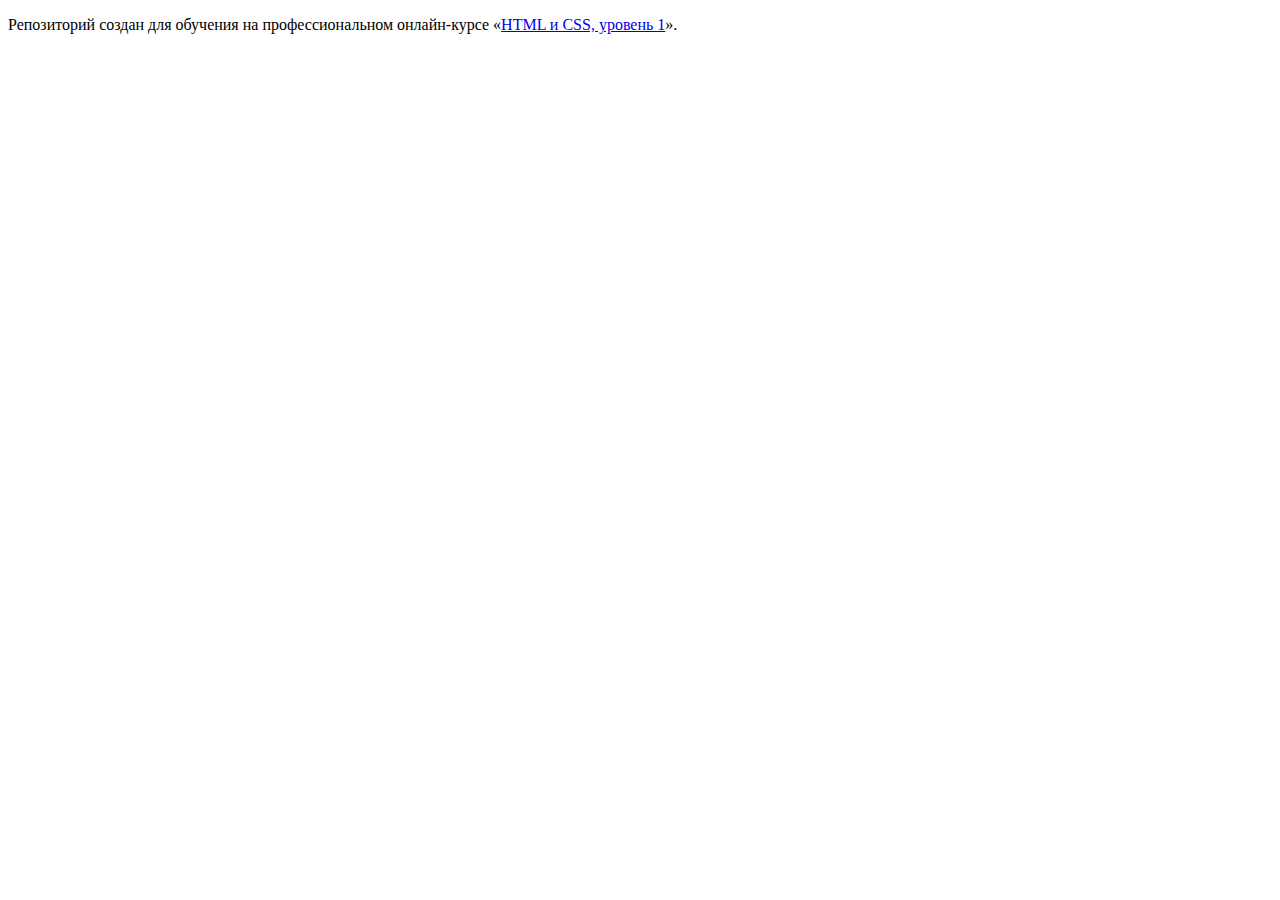
==== index.html @ 4d197ec0 ":hatching_chick:" ====
<!DOCTYPE html>
<html lang="ru">
  <head>
    <meta charset="utf-8">
    <title>HTML Academy: Глейси</title>
  </head>
  <body>

    <p>Репозиторий создан для обучения на профессиональном онлайн‑курсе «<a href="https://htmlacademy.ru/intensive/htmlcss">HTML и CSS, уровень 1</a>».</p>

  </body>
</html>
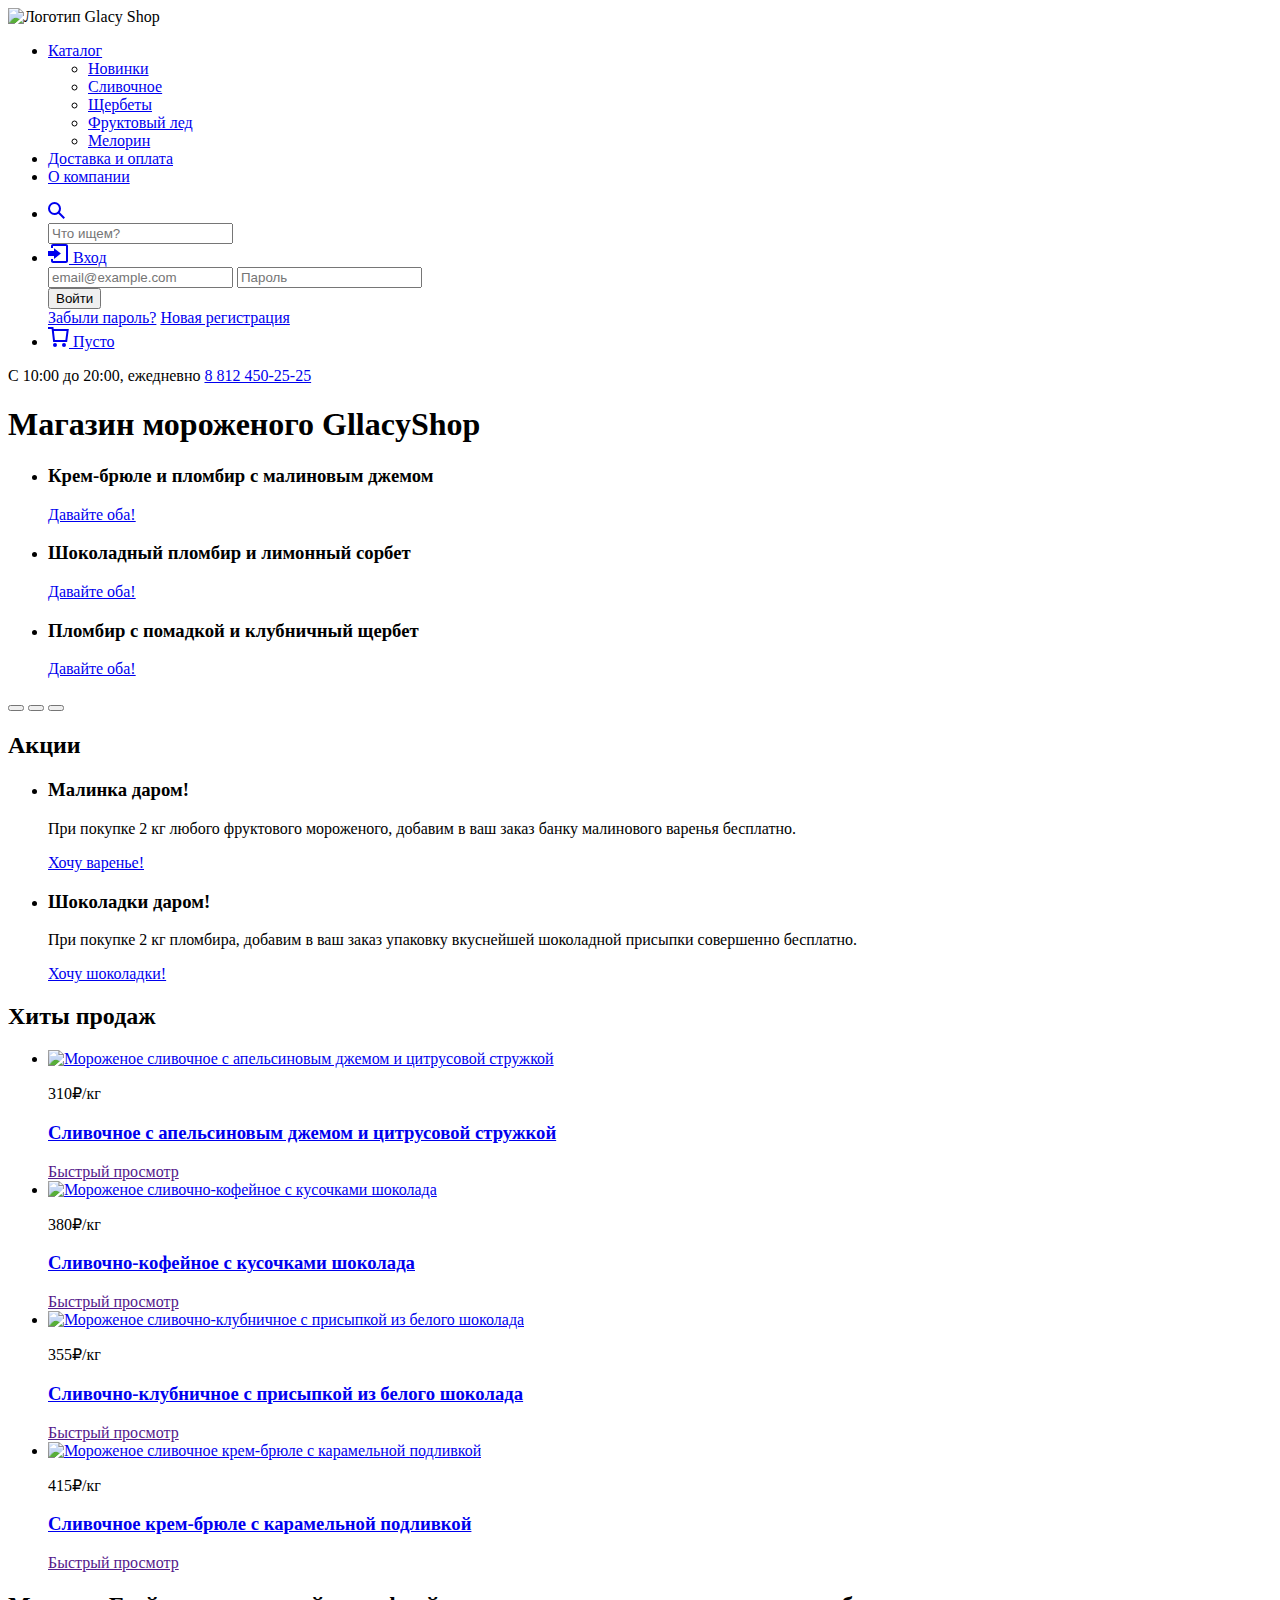
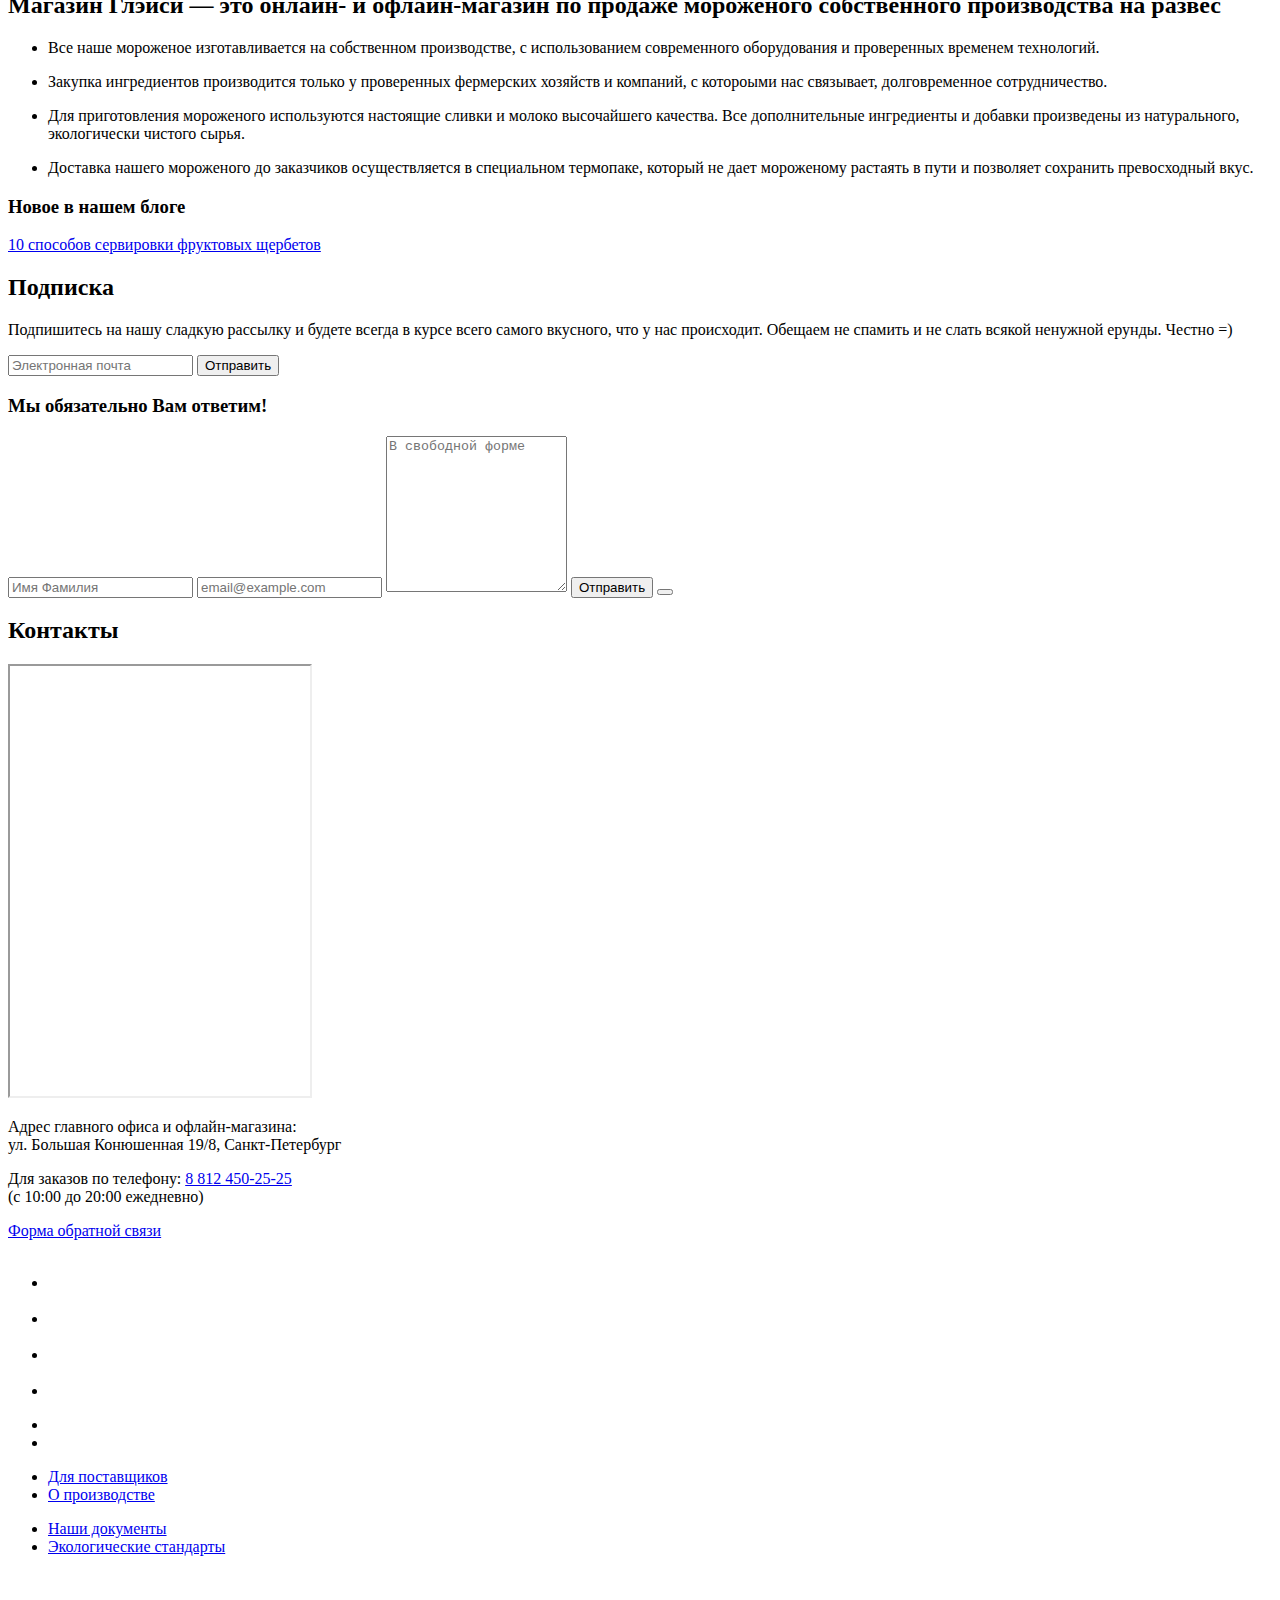
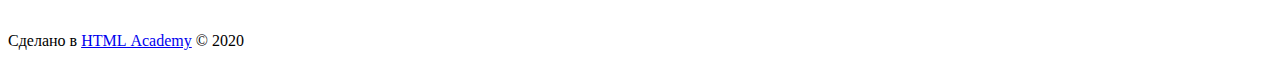
==== commit ae60d819: "Add files via upload" ====
--- a/index.html
+++ b/index.html
@@ -1,12 +1,311 @@
 <!DOCTYPE html>
 <html lang="ru">
-  <head>
+<head>
     <meta charset="utf-8">
-    <title>HTML Academy: Глейси</title>
-  </head>
-  <body>
-
-    <p>Репозиторий создан для обучения на профессиональном онлайн‑курсе «<a href="https://htmlacademy.ru/intensive/htmlcss">HTML и CSS, уровень 1</a>».</p>
-
-  </body>
+    <title>HTML Academy: Gllacy</title>
+    <link href="https://fonts.googleapis.com/css?family=Roboto:400,500,700&display=swap&subset=cyrillic" rel="stylesheet">
+    <link rel="stylesheet" href="css/normalize.css">
+    <link rel="stylesheet" href="css/style.min.css">
+</head>
+<body>
+  <main>
+   <div class="page-wrapper page-wrapper-1">
+     <div class="container">
+       <header class="main-header">
+          <a class="header-logo">
+           <img src="img/logo.svg" alt="Логотип Glacy Shop" width="154" height="64">
+          </a>
+         <nav class="main-nav">
+           <ul class="site-nav">
+             <li class="site-nav-item">
+              <a class="site-nav-link" href="catalog.html">Каталог</a>
+              <ul class="nav-catalog">
+                 <li class="nav-catalog-item nav-catalog-top">
+                   <a  href="#nowhere">Новинки</a>
+                 </li>
+                 <li class="nav-catalog-item">
+                    <a href="catalog.html">Сливочное</a>
+                 </li>
+                 <li class="nav-catalog-item">
+                   <a href="#nowhere">Щербеты</a>
+                 </li>
+                 <li class="nav-catalog-item">
+                    <a href="#nowhere">Фруктовый лед</a>
+                 </li>
+                 <li class="nav-catalog-item">
+                    <a href="#nowhere">Мелорин</a>
+                </li>
+              </ul>  
+             </li>
+             <li class="site-nav-item">
+               <a class="site-nav-link" href="#nowhere">Доставка и оплата</a>
+             </li>
+             <li class="site-nav-item">
+               <a class="site-nav-link" href="#nowhere">О компании</a>
+             </li>
+           </ul>
+         </nav>
+         <nav class="user-conteiner">
+           <ul class="user-nav">
+             <li class="user-nav-item">
+                <a href="#nowhere" class="user-link-search" aria-label="Поиск">
+                 <svg xmlns="http://www.w3.org/2000/svg" xmlns:xlink="http://www.w3.org/1999/xlink" width="17" height="17" viewBox="0 0 17 17"><path fill="currentColor" d="M16.958 15.527L11.75 10.32A6.455 6.455 0 0 0 13 6.5 6.5 6.5 0 1 0 6.5 13a6.465 6.465 0 0 0 3.839-1.263l5.205 5.204 1.414-1.414zM6.5 11C4.019 11 2 8.981 2 6.5S4.019 2 6.5 2 11 4.019 11 6.5 8.981 11 6.5 11z"/></svg>
+                </a>
+               <form class="search-form" action="https://echo.htmlacademy.ru/courses" method="get">
+                 <input id="search" name="search" type="search" placeholder="Что ищем?">
+               </form>
+             </li>
+             <li class="user-nav-item">
+               <a href="#nowhere" class="user-link" aria-label="Вход на сайт">
+                  <svg xmlns="http://www.w3.org/2000/svg" xmlns:xlink="http://www.w3.org/1999/xlink" width="21" height="19" viewBox="0 0 21 19">
+                    <g fill="currentColor">
+                     <path d="M6 14.875L12.917 9.5 6 4.125v2.917H-.042v4.917H6z"/>
+                     <path d="M18 0H5C3.9 0 3 .9 3 2v2h2V2h13v15H5v-2H3v2c0 1.1.9 2 2 2h13c1.1 0 2-.9 2-2V2c0-1.1-.9-2-2-2z"/>
+                    </g>
+                 </svg>
+                 <span class="user-link-text">Вход</span>
+                </a> 
+                <form class="user-form" action="https://echo.htmlacademy.ru/courses" method="post">
+                  <input type="email" id="user-email" name="email" placeholder="email@example.com" autocomplete="on">
+                  <input type="password" id="user-password" name="password" placeholder="Пароль">
+                  <div class="user-form-bottom-container">
+                    <button class="button button-user-form" type="submit">Войти</button>
+                    <div class="user-form-link-container">
+                     <a class="user-form-link" href="#nowhere">Забыли пароль?</a>
+                      <a class="user-form-link" href="#nowhere">Новая регистрация</a>
+                    </div>
+                 </div>        
+               </form>
+             </li>
+             <li  class="user-nav-item">
+               <a href="#nowhere" class="user-link" aria-label="Корзина">
+                 <svg xmlns="http://www.w3.org/2000/svg" width="21" height="20" viewBox="0 0 21 20">
+                    <g fill="currentColor">
+                    <path d="M5.657 2.031L5.422 0H0v2h3.64l1.5 13h13.988l1.699-12.969H5.657zM17.372 13H6.922L5.888 4.031h12.66L17.372 13z"/>
+                    <circle cx="6.984" cy="18" r="2"/><circle cx="15.984" cy="18" r="2"/>
+                    </g>
+                  </svg>
+                 <span class="user-link-text">Пусто</span> 
+               </a>
+              </li>
+            </ul>
+         </nav>
+         <div class="info"> 
+           <span>С 10:00 до 20:00, ежедневно</span>
+           <a href="tel:+78124502525">8&nbsp;812&nbsp;450-25-25</a>
+         </div>
+       </header>
+       <h1 class="visually-hidden">Магазин мороженого GllacyShop</h1>
+       <section class="slider">    
+        <ul class="slider-list">
+          <li class="slider-item slide-current">
+            <h3 class="slider-title">Крем-брюле и пломбир с малиновым джемом</h3>
+            <a class="button button-slider" href="#nowhere">Давайте оба!</a>
+          </li>
+          <li class="slider-item slide">
+            <h3 class="slider-title">Шоколадный пломбир и лимонный сорбет</h3>
+            <a class="button button-slider" href="#nowhere">Давайте оба!</a>
+          </li>
+          <li class="slider-item slide">
+            <h3 class="slider-title">Пломбир с помадкой и клубничный щербет</h3>
+            <a class="button button-slider" href="#nowhere">Давайте оба!</a>
+          </li>
+        </ul>
+        <div class="slider-toggles">
+          <button class="current" type="button" data-number="1" aria-label="Слайд 1"></button>
+          <button type="button" data-number="2" aria-label="Слайд 2"></button>
+          <button type="button" data-number="3" aria-label="Слайд 3"></button>
+        </div>
+       </section>
+     </div>
+    
+     <section class="actions">
+      <h2 class="visually-hidden">Акции</h2>
+      <ul class="actions-list">
+        <li class="actions-item">
+          <article class="action action-raspberry">
+            <h3>Малинка даром!</h3>
+            <p>При покупке 2 кг любого фруктового мороженого, добавим в ваш заказ банку малинового варенья бесплатно.</p>
+            <a class="button shares-button" href="#nowhere">Хочу варенье!</a>
+          </article>
+        </li>
+        <li class="actions-item">
+          <article class="action action-chocolate">
+            <h3>Шоколадки даром!</h3>
+            <p>При покупке 2 кг пломбира, добавим в ваш заказ упаковку вкуснейшей шоколадной присыпки совершенно бесплатно.</p>
+            <a class="button shares-button" href="#nowhere">Хочу шоколадки!</a>
+          </article>
+        </li>
+      </ul>
+     </section>
+     <article>
+      <h2 class="visually-hidden">Хиты продаж</h2>
+      <ul class="catalog">
+        <li class="catalog-item">
+          <article>
+              <div class="hit"></div>
+              <a href="#nowhere"><img class="image-catalog" src="img/icecream11.jpg" width="267" height="267" alt="Мороженое сливочное с апельсиновым джемом и цитрусовой стружкой"></a>
+              <p class="catalog-price">310&#x20bd;<span>/кг</span></p>
+              <a href="#nowhere"><h3>Сливочное с апельсиновым джемом и цитрусовой стружкой</h3></a>
+              <a href="" class="button catalog-button">Быстрый просмотр</a>
+          </article>  
+        </li>
+        <li class="catalog-item">
+          <article>
+              <div class="hit"></div>
+              <a href="#nowhere"><img class="image-catalog" src="img/icecream12.jpg" width="267" height="267" alt="Мороженое сливочно-кофейное с кусочками шоколада"></a>
+              <p class="catalog-price">380&#x20bd;<span>/кг</span></p>
+              <a href="#nowhere"><h3>Сливочно-кофейное с кусочками шоколада</h3></a>
+              <a href="" class="button catalog-button">Быстрый просмотр</a>
+          </article>
+        </li>
+        <li class="catalog-item">
+          <article>
+              <div class="hit"></div>
+              <a href="#nowhere"><img class="image-catalog" src="img/icecream13.jpg" width="267" height="267" alt="Мороженое сливочно-клубничное с присыпкой из белого шоколада"></a>
+              <p class="catalog-price">355&#x20bd;<span>/кг</span></p>
+              <a href="#nowhere"><h3>Сливочно-клубничное с присыпкой из белого шоколада</h3></a>
+              <a href="" class="button catalog-button">Быстрый просмотр</a>
+          </article>
+        </li>
+        <li class="catalog-item">
+          <article>
+              <div class="hit"></div>
+              <a href="#nowhere"><img class="image-catalog" src="img/icecream14.jpg" width="267" height="267" alt="Мороженое сливочное крем-брюле с карамельной подливкой"></a>
+              <p class="catalog-price">415&#x20bd;<span>/кг</span></p>
+              <a href="#nowhere"><h3>Сливочное крем-брюле с карамельной подливкой</h3></a>
+              <a href="" class="button catalog-button">Быстрый просмотр</a>
+          </article>
+        </li>
+      </ul>
+     </article> 
+     <section class="advantages">
+      <h2 class="advantages-title">Магазин Глэйси &mdash; это онлайн- и офлайн-магазин по продаже мороженого собственного производства на развес</h2>
+      <ul class="advantages-list">          
+        
+        <li><p class="advantages-text advantages-production">Все наше мороженое изготавливается на собственном производстве, с использованием современного оборудования и проверенных временем технологий.</p></li>
+        <li><p class="advantages-text advantages-vendors">Закупка ингредиентов производится только у проверенных фермерских хозяйств и компаний, с котороыми нас связывает, долговременное сотрудничество.</p></li>
+        <li><p class="advantages-text advantages-ingredients">Для приготовления мороженого используются настоящие сливки и молоко высочайшего качества. Все дополнительные ингредиенты и добавки произведены из натурального, экологически чистого сырья.</p></li>
+        <li><p class="advantages-text advantages-delivery">Доставка нашего мороженого до заказчиков осуществляется в специальном термопаке, который не дает мороженому растаять в пути и позволяет сохранить превосходный вкус.</p></li>
+        
+      </ul> 
+     </section>
+     <div class="container-colums">
+        <article class="news">
+          <h3 class="news-article-title">Новое в нашем блоге</h3>
+          <a href="blog.html">10 способов сервировки фруктовых щербетов</a>
+        </article>
+        <section class="subscription">
+        <h2 class="visually-hidden">Подписка</h2> 
+         <p>Подпишитесь на нашу сладкую рассылку и будете всегда в курсе всего самого вкусного, что у нас происходит. Обещаем не спамить и не слать всякой ненужной ерунды. Честно =)</p>
+           <form action="subscription" name="subscription" >
+            <input type="email" placeholder="Электронная почта">
+            <button type="submit" class="button subscription-button">Отправить</button>
+          </form>
+        </section>
+     </div>
+   </div>
+    <section class="map">
+            <!--Форма обратной связи:-->
+            <form class="feedback feedback-open" action="https://echo.htmlacademy.ru/courses" method="post">
+              <h3>Мы обязательно Вам ответим!</h3>
+              <label for="username"></label>
+              <input type="text" id="username" name="username" placeholder="Имя Фамилия" autocomplete="on" required>
+              <label for="contact-email"></label>
+              <input type="email" id="contact-email" name="email" placeholder="email@example.com" required>
+              <textarea name="comment" id="comment-field" rows="10" placeholder="В свободной форме" required></textarea>
+              <button class="feedback-button button" type="submit">Отправить</button>
+              <button class="feedback-close" tabindex="0" aria-label="Закрыть"></button>
+            </form>
+      <h2 class="visually-hidden">Контакты</h2>
+      <iframe src="https://www.google.com/maps/embed?pb=!1m18!1m12!1m3!1d1998.6037872533277!2d30.320858716096975!3d59.93871648187614!2m3!1f0!2f0!3f0!3m2!1i1024!2i768!4f13.1!3m3!1m2!1s0x4696310fca145cc1%3A0x42b32648d8238007!2z0JHQvtC70YzRiNCw0Y8g0JrQvtC90Y7RiNC10L3QvdCw0Y8g0YPQuy4sIDE5LzgsINCh0LDQvdC60YIt0J_QtdGC0LXRgNCx0YPRgNCzLCAxOTExODY!5e0!3m2!1sru!2sru!4v1591664131670!5m2!1sru!2sru"
+       height="430"  allowfullscreen title="Офис компании по адресу улица Большая Конюшенная, 19/8, Санкт-Петербург" >
+      </iframe>
+      <div class="contacts-cont">
+        <div class="contacts">
+          <p>Адрес главного офиса и офлайн-магазина:<br> <span>ул. Большая Конюшенная 19/8, Санкт-Петербург</span></p>
+          <p>Для заказов по телефону: <a class="tel" href="tel:+78124502525">8&nbsp;812&nbsp;450-25-25</a><br>(с 10:00 до 20:00 ежедневно)</p>
+          <a class="button feedback-link" href="form.html">Форма обратной связи</a>
+        </div>
+      </div>
+    </section>    
+  </main>
+  
+  <footer class="footer">
+    <ul class="social">
+       <li>
+         <a class="social-item" href="#nowhere" aria-label="Перейти в Твиттер">
+           <svg version="1.1" xmlns="http://www.w3.org/2000/svg" xmlns:xlink="http://www.w3.org/1999/xlink" x="0px" y="0px" width="32px" height="32px" viewBox="0 0 32 32" enable-background="new 0 0 32 32" xml:space="preserve">
+              <g><path fill="#FFFFFF" d="M16,0C7.164,0,0,7.164,0,16c0,8.837,7.164,16,16,16c8.837,0,16-7.163,16-16C32,7.164,24.837,0,16,0z M23.944,12.809c-0.251,6.516-3.463,10.832-10.992,10.702c-0.14,0-0.205,0-0.233,0c-0.015,0-0.021,0-0.021,0 c-0.029,0-0.094,0-0.232,0c-0.447,0-4.543-0.443-5.344-1.823c2.479,0.19,4.247-0.406,5.12-1.136 c-1.048-0.289-2.923-0.461-3.251-2.848c0.384,0.104,0.618,0.221,1.299,0.113c-1.307-0.824-2.758-1.519-2.679-3.643 c0.311,0.317,1.164,0.518,1.46,0.457c-0.768-0.233-2.149-3.244-0.974-4.781c1.984,1.79,4.075,3.482,7.804,3.643 c0.227-2.214,1.24-3.699,3.168-4.325c1.84-0.479,3.255,0.26,3.901,1.138c0.737-0.224,1.453-0.466,2.193-0.685 c-0.004,0.833-0.569,1.463-0.935,1.709c0.747,0.165,1.423-0.475,1.423-0.475C25.467,11.818,24.557,12.58,23.944,12.809z"/></g>
+           </svg>
+         </a>
+       </li>
+       <li>
+         <a href="#nowhere" aria-label="Перейти в инстаграм">
+           <svg version="1.1" xmlns="http://www.w3.org/2000/svg" xmlns:xlink="http://www.w3.org/1999/xlink" x="0px" y="0px" width="32px" height="32px" viewBox="0 0 32 32" enable-background="new 0 0 32 32" xml:space="preserve">
+            <g>
+             <path fill="#FFFFFF" d="M20.916,16c0,2.728-2.211,4.938-4.938,4.938S11.039,18.728,11.039,16c0-0.394,0.051-0.773,0.138-1.14 h-0.897v6.838h11.396V14.86h-0.897C20.865,15.227,20.916,15.606,20.916,16z"/>
+             <path fill="#FFFFFF" d="M15.978,18.659c1.466,0,2.659-1.193,2.659-2.659s-1.193-2.659-2.659-2.659	c-1.466,0-2.659,1.193-2.659,2.659S14.511,18.659,15.978,18.659z"/>
+             <rect x="18.637" y="10.302" fill="#FFFFFF" width="3.039" height="3.039"/>
+             <path fill="#FFFFFF" d="M16,0C7.164,0,0,7.164,0,16c0,8.837,7.164,16,16,16c8.837,0,16-7.163,16-16C32,7.164,24.837,0,16,0z M23.955,21.698c0,1.254-1.025,2.279-2.279,2.279H10.279C9.026,23.978,8,22.952,8,21.698V10.302c0-1.253,1.026-2.279,2.279-2.279h11.396c1.254,0,2.279,1.026,2.279,2.279V21.698z"/>
+            </g>
+           </svg>
+         </a>
+        </li>
+        <li>
+          <a href="#nowhere" aria-label="Перейти в Фейсбук">
+           <svg version="1.1" xmlns="http://www.w3.org/2000/svg" xmlns:xlink="http://www.w3.org/1999/xlink" x="0px" y="0px"  width="32px" height="32px" viewBox="0 0 32 32" enable-background="new 0 0 32 32" xml:space="preserve">
+             <path fill="#FFFFFF" d="M16,0C7.164,0,0,7.163,0,16s7.164,16,16,16c8.837,0,16-7.164,16-16S24.837,0,16,0z M20.062,9.455h-3.021 v3.444h3.021v3.445h-3.021v8.61h-3.021v-8.61H11v-3.445h3.021V9.455c0-1.902,1.353-3.445,3.021-3.445h3.021V9.455z"/>
+           </svg>
+          </a>
+        </li>
+        <li>
+          <a href="#nowhere" aria-label="Перейти вКонтакт">
+           <svg version="1.1" xmlns="http://www.w3.org/2000/svg" xmlns:xlink="http://www.w3.org/1999/xlink" x="0px" y="0px" width="32px" height="32px" viewBox="0 0 32 32" enable-background="new 0 0 32 32" xml:space="preserve">
+            <g>
+              <path fill="#FFFFFF" d="M16.637,14.495c0.402-0.019,0.719-0.082,0.951-0.188c0.326-0.145,0.54-0.33,0.641-0.559 c0.101-0.229,0.15-0.496,0.15-0.797c0-0.232-0.058-0.465-0.174-0.697c-0.116-0.232-0.322-0.405-0.617-0.517 		c-0.264-0.1-0.592-0.155-0.984-0.165c-0.392-0.009-0.943-0.014-1.652-0.014h-0.339v2.965h0.565     C15.749,14.523,16.235,14.514,16.637,14.495z"/>
+              <path fill="#FFFFFF" d="M18.118,17.084c-0.282-0.081-0.672-0.125-1.166-0.132c-0.494-0.006-1.012-0.009-1.55-0.009h-0.79v3.493 		h0.264c1.014,0,1.74-0.003,2.18-0.009c0.438-0.007,0.843-0.088,1.212-0.245c0.377-0.157,0.633-0.364,0.774-0.625     s0.214-0.562,0.214-0.9c0-0.446-0.088-0.788-0.261-1.03C18.825,17.386,18.531,17.204,18.118,17.084z"/>
+              <path fill="#FFFFFF" d="M16,0C7.164,0,0,7.164,0,16c0,8.837,7.164,16,16,16c8.837,0,16-7.163,16-16C32,7.164,24.837,0,16,0z 		 M22.602,20.531c-0.273,0.533-0.646,0.976-1.124,1.327c-0.552,0.415-1.161,0.71-1.823,0.886s-1.501,0.264-2.519,0.264h-6.121V8.987 		h5.443c1.13,0,1.957,0.038,2.48,0.113c0.524,0.076,1.045,0.242,1.561,0.5c0.533,0.27,0.929,0.632,1.189,1.087 		c0.26,0.455,0.392,0.975,0.392,1.558c0,0.678-0.179,1.278-0.536,1.795c-0.358,0.518-0.863,0.92-1.517,1.208v0.075 		c0.917,0.182,1.642,0.559,2.179,1.13c0.537,0.571,0.807,1.325,0.807,2.261C23.013,19.392,22.875,19.997,22.602,20.531z"/>
+            </g>
+           </svg>
+          </a>
+        </li>
+     </ul>   
+    <div class="footer-nav">
+      <ul>  
+        <li class="footer-suppliers"></li>
+        <li></li>
+      </ul>
+      <ul>  
+         <li><a href="#nowhere">Для поставщиков</a></li>
+         <li><a href="#nowhere">О производстве</a></li>
+      </ul>
+      <ul>
+         <li><a href="#nowhere">Наши документы</a></li>
+         <li><a href="#nowhere">Экологические стандарты</a></li>
+       </ul>
+    </div>
+   <div class="copyright">
+    <a href="https://htmlacademy.ru/intensive/htmlcss">
+      <svg data-name="Layer 1" xmlns="http://www.w3.org/2000/svg" width="110" height="40" viewBox="0 0 110 40"><title>Логотип HTML Academy</title>
+        <path d="M401.93,351.51a2.07,2.07,0,0,0,.58-0.11v1.4a3.41,3.41,0,0,1-1.24.22,1.75,1.75,0,0,1-1.75-1,5.08,5.08,0,0,1-3.3,1.13c-1.59,0-3.06-.87-3.06-2.68,0-2.24,2.08-2.93,3.9-2.93a11.63,11.63,0,0,1,2.28.26v-0.31c0-1.09-.8-1.86-2.3-1.86a7.79,7.79,0,0,0-3.15.67v-1.79a10.72,10.72,0,0,1,3.35-.58c2.48,0,4,1.18,4,3.83v3.14A0.57,0.57,0,0,0,401.93,351.51Zm-6.76-1.19a1.42,1.42,0,0,0,1.64,1.29,3.56,3.56,0,0,0,2.53-1V349.1a10.21,10.21,0,0,0-1.9-.22C396.34,348.89,395.17,349.23,395.17,350.33Z" transform="translate(-355.09 -323.29)" fill="#fff"/>
+        <path d="M408.15,343.91a5.29,5.29,0,0,1,2.7.67v1.79a4.28,4.28,0,0,0-2.42-.73,2.89,2.89,0,1,0,0,5.76,5.26,5.26,0,0,0,2.55-.67v1.8a6.58,6.58,0,0,1-2.9.6,4.42,4.42,0,0,1-4.72-4.54A4.54,4.54,0,0,1,408.15,343.91Z" transform="translate(-355.09 -323.29)" fill="#fff"/>
+        <path d="M420.93,351.51a2.07,2.07,0,0,0,.58-0.11v1.4a3.41,3.41,0,0,1-1.24.22,1.75,1.75,0,0,1-1.75-1,5.08,5.08,0,0,1-3.3,1.13c-1.59,0-3.06-.87-3.06-2.68,0-2.24,2.08-2.93,3.9-2.93a11.63,11.63,0,0,1,2.28.26v-0.31c0-1.09-.8-1.86-2.3-1.86a7.79,7.79,0,0,0-3.15.67v-1.79a10.72,10.72,0,0,1,3.35-.58c2.48,0,4,1.18,4,3.83v3.14A0.57,0.57,0,0,0,420.93,351.51Zm-6.76-1.19a1.42,1.42,0,0,0,1.64,1.29,3.56,3.56,0,0,0,2.53-1V349.1a10.21,10.21,0,0,0-1.9-.22C415.33,348.89,414.17,349.23,414.17,350.33Z" transform="translate(-355.09 -323.29)" fill="#fff"/>
+        <path d="M431.76,340.14V352.9H430v-1.39a4.07,4.07,0,0,1-3.35,1.62,4.62,4.62,0,0,1,0-9.22,4,4,0,0,1,3.15,1.37v-5.14h2ZM427,345.62a2.9,2.9,0,0,0,0,5.8,3,3,0,0,0,2.79-1.84v-2.13A3.06,3.06,0,0,0,427,345.62Z" transform="translate(-355.09 -323.29)" fill="#fff"/>
+        <path d="M438.08,343.91c3.48,0,4.68,2.81,4.12,5.34h-6.58c0.22,1.57,1.75,2.22,3.35,2.22a6.41,6.41,0,0,0,2.77-.62v1.68a7.5,7.5,0,0,1-3.14.6c-2.68,0-5-1.53-5-4.61A4.39,4.39,0,0,1,438.08,343.91Zm0.09,1.62a2.39,2.39,0,0,0-2.57,2.26h4.85A2.06,2.06,0,0,0,438.17,345.53Z" transform="translate(-355.09 -323.29)" fill="#fff"/>
+        <path d="M444.19,352.9v-8.75h1.73v1.09a4,4,0,0,1,2.92-1.33,3,3,0,0,1,2.73,1.4,4.33,4.33,0,0,1,3.06-1.4,3.21,3.21,0,0,1,3.32,3.52v5.47h-2v-5.41a1.67,1.67,0,0,0-1.73-1.84,2.94,2.94,0,0,0-2.17,1.18c0,0.2,0,.4,0,0.6v5.47h-2v-5.41a1.67,1.67,0,0,0-1.73-1.84,3.11,3.11,0,0,0-2.32,1.35v5.91h-2Z" transform="translate(-355.09 -323.29)" fill="#fff"/>
+        <path d="M466.56,344.15h2l-4.1,9.93c-0.95,2.28-2.19,3-3.52,3a5,5,0,0,1-1.15-.15v-1.66a3,3,0,0,0,.89.13c0.95,0,1.66-.67,2.17-2l0.18-.44-4.16-8.82H461l3,6.6Z" transform="translate(-355.09 -323.29)" fill="#fff"/>
+        <path d="M395.75,324.82v5a4,4,0,0,1,2.83-1.2,3.41,3.41,0,0,1,3.61,3.57v5.41h-2v-5.16a1.9,1.9,0,0,0-2-2.1,3.08,3.08,0,0,0-2.44,1.46v5.8h-2V324.82h2Z" transform="translate(-355.09 -323.29)" fill="#fff"/>
+        <path d="M407.52,325.71v3.12h3.17v1.71h-3.17v4c0,1.15.53,1.53,1.66,1.53a4.71,4.71,0,0,0,1.77-.35v1.68a7.14,7.14,0,0,1-2.35.38,2.68,2.68,0,0,1-3-2.88v-4.38H404v-1.71h1.57v-2.64Z" transform="translate(-355.09 -323.29)" fill="#fff"/>
+        <path d="M413.19,337.58v-8.75h1.73v1.09a4,4,0,0,1,2.92-1.33,3,3,0,0,1,2.73,1.4,4.33,4.33,0,0,1,3.06-1.4,3.21,3.21,0,0,1,3.32,3.52v5.47h-2v-5.41a1.67,1.67,0,0,0-1.73-1.84,2.94,2.94,0,0,0-2.17,1.18c0,0.2,0,.4,0,0.6v5.47h-2v-5.41a1.67,1.67,0,0,0-1.73-1.84,3.11,3.11,0,0,0-2.32,1.35v5.91h-2Z" transform="translate(-355.09 -323.29)" fill="#fff"/><rect x="74.72" y="1.52" width="1.95" height="12.76" fill="#fff"/>
+        <path d="M370.53,323.31l-0.16,0-15.28,1.6v28L370.37,362l15.28-9.09v-28Zm13.12,28.45-13.28,7.9-13.28-7.9V340.28l13.22,7.87,0,1.43-9.07-5.4v1.38l9.11,5.47,0,1.46-9.1-5.42v1.38l9.11,5.47h0l9.19-5.5v-1.39h0v-4.52l4.1-2.45v11.67Zm0-13.16L380,340.74h0l-1.68,1-8-4.76v1.38l6.84,4.07-0.06,0-0.15.09-1,.57-5.64-3.36v1.38l4.45,2.65-1.05.7,0,0-3.36-2v1.38l2.21,1.3-2.25,1.35-13.16-7.82,13.17-7.92h0Zm0-1.39-13.35-7.87h0l-13.2,7.86v-10.5l13.28-1.39,13.28,1.39v10.51Z" transform="translate(-355.09 -323.29)" fill="#fff"/>
+      </svg>
+    </a>
+    <p>Сделано&nbsp;в&nbsp;<a href="https://htmlacademy.ru/intensive/htmlcss">HTML&nbsp;Academy</a> &copy; 2020
+    </p>
+   </div>
+  </footer> 
+  
+<script src="js/script.min.js"></script>
+</body>
 </html>
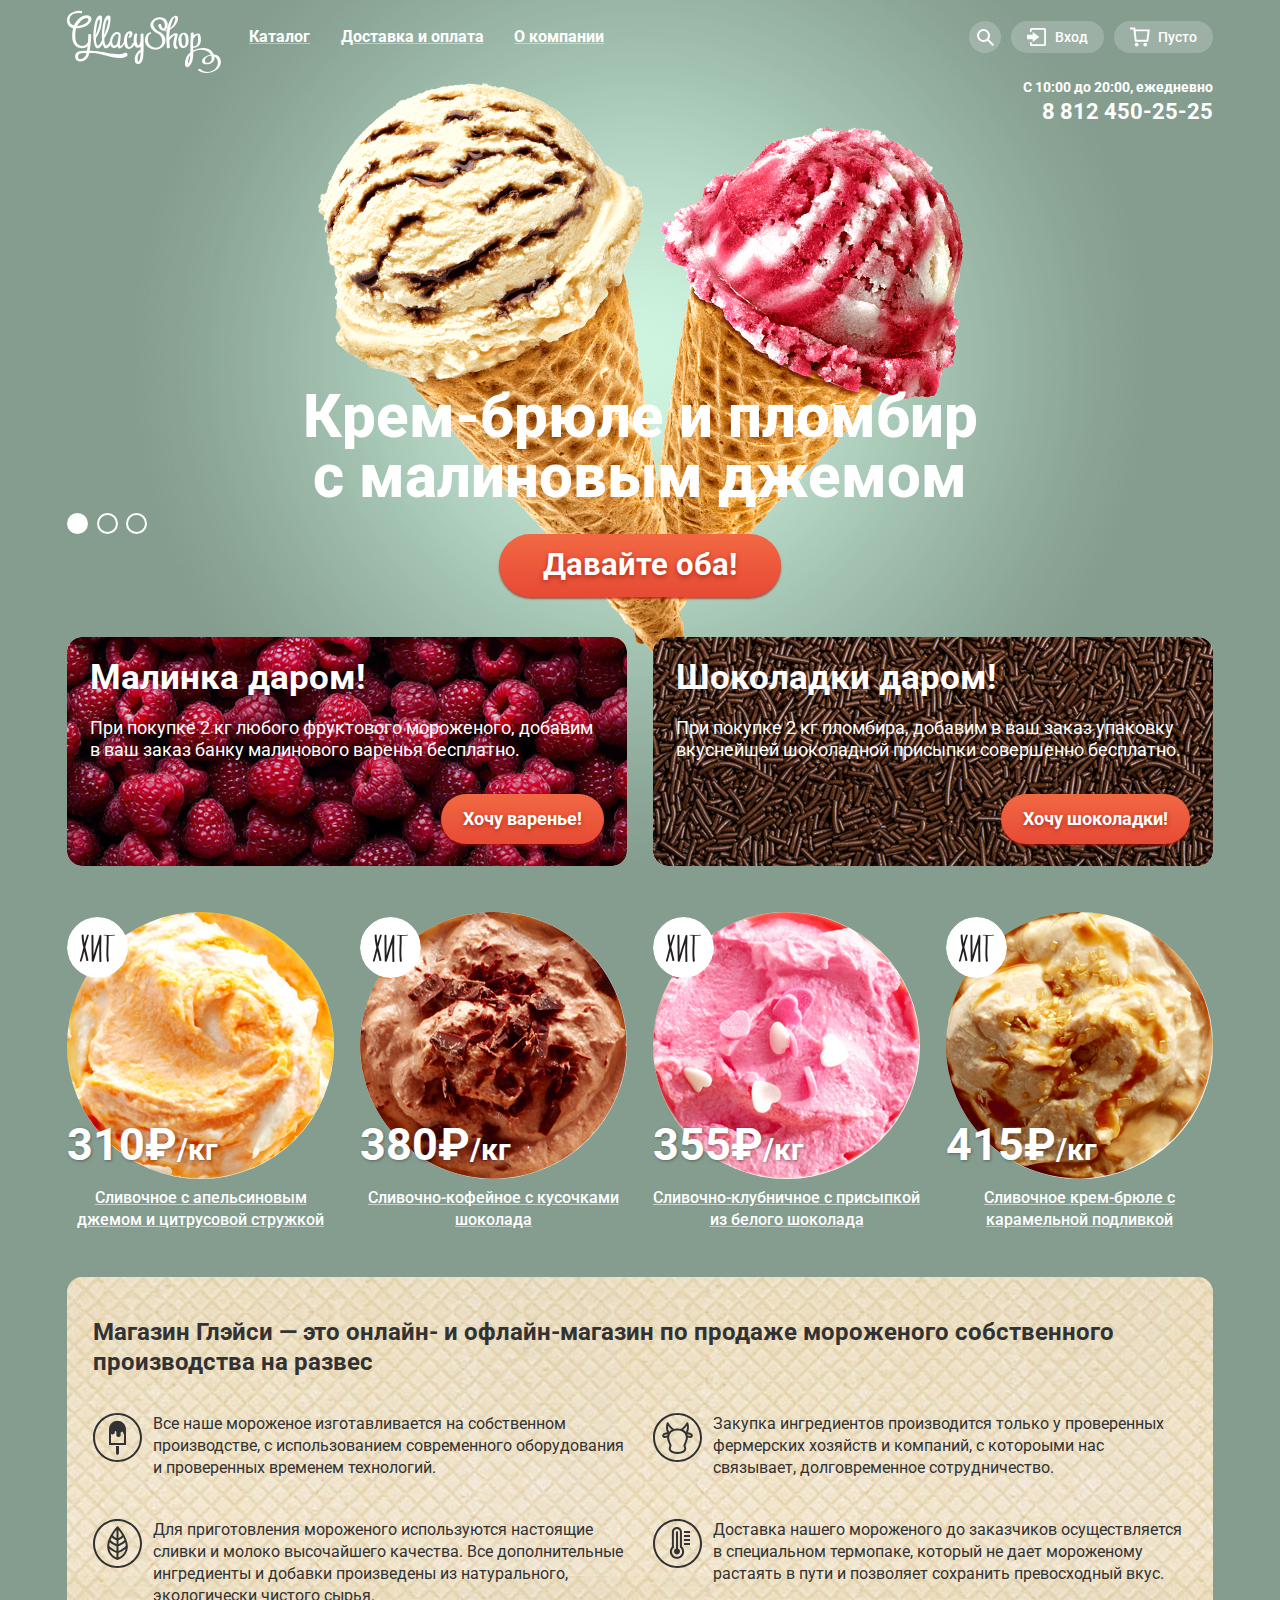
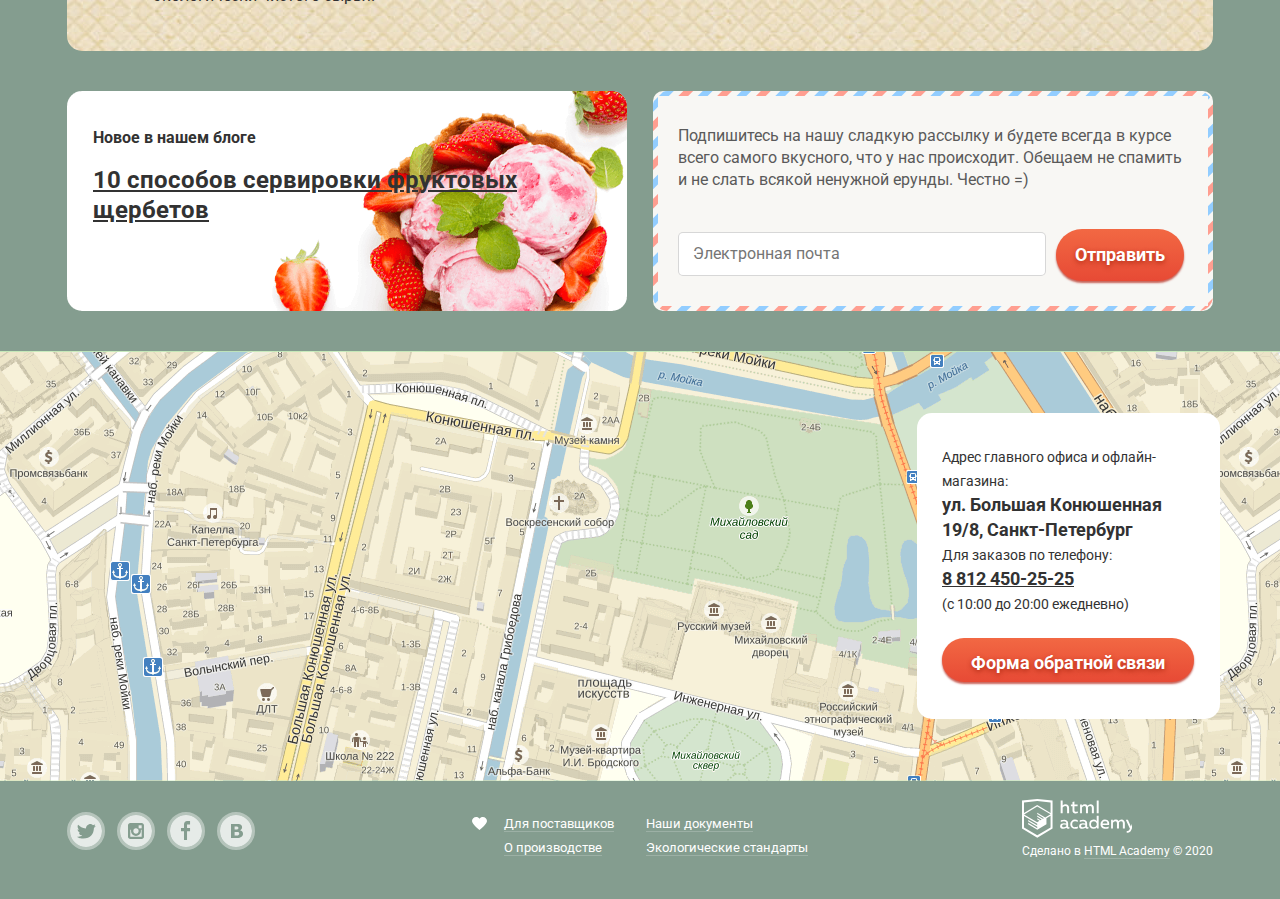
==== commit 6d6b0772: "attempt2" ====
--- a/index.html
+++ b/index.html
@@ -52,6 +52,7 @@
                  <svg xmlns="http://www.w3.org/2000/svg" xmlns:xlink="http://www.w3.org/1999/xlink" width="17" height="17" viewBox="0 0 17 17"><path fill="currentColor" d="M16.958 15.527L11.75 10.32A6.455 6.455 0 0 0 13 6.5 6.5 6.5 0 1 0 6.5 13a6.465 6.465 0 0 0 3.839-1.263l5.205 5.204 1.414-1.414zM6.5 11C4.019 11 2 8.981 2 6.5S4.019 2 6.5 2 11 4.019 11 6.5 8.981 11 6.5 11z"/></svg>
                 </a>
                <form class="search-form" action="https://echo.htmlacademy.ru/courses" method="get">
+                 <label for="search" class="visually-hidden">Что ищем?</label>
                  <input id="search" name="search" type="search" placeholder="Что ищем?">
                </form>
              </li>
@@ -66,7 +67,9 @@
                  <span class="user-link-text">Вход</span>
                 </a> 
                 <form class="user-form" action="https://echo.htmlacademy.ru/courses" method="post">
+                  <label for="user-email" class="visually-hidden" >Электронная почта</label>
                   <input type="email" id="user-email" name="email" placeholder="email@example.com" autocomplete="on">
+                  <label for="user-password" class="visually-hidden">Пароль</label>
                   <input type="password" id="user-password" name="password" placeholder="Пароль">
                   <div class="user-form-bottom-container">
                     <button class="button button-user-form" type="submit">Войти</button>
@@ -199,7 +202,8 @@
         <h2 class="visually-hidden">Подписка</h2> 
          <p>Подпишитесь на нашу сладкую рассылку и будете всегда в курсе всего самого вкусного, что у нас происходит. Обещаем не спамить и не слать всякой ненужной ерунды. Честно =)</p>
            <form action="subscription" name="subscription" >
-            <input type="email" placeholder="Электронная почта">
+            <label for="subscription-email" class="visually-hidden">Электронная почта для рассылки</label>
+            <input type="email" id="subscription-email" placeholder="Электронная почта">
             <button type="submit" class="button subscription-button">Отправить</button>
           </form>
         </section>
@@ -209,10 +213,11 @@
             <!--Форма обратной связи:-->
             <form class="feedback feedback-open" action="https://echo.htmlacademy.ru/courses" method="post">
               <h3>Мы обязательно Вам ответим!</h3>
-              <label for="username"></label>
+              <label for="username" class="visually-hidden">Ваше имя</label>
               <input type="text" id="username" name="username" placeholder="Имя Фамилия" autocomplete="on" required>
-              <label for="contact-email"></label>
+              <label for="contact-email" class="visually-hidden">Электронная почта</label>
               <input type="email" id="contact-email" name="email" placeholder="email@example.com" required>
+              <label for="comment-field" class="visually-hidden">Оставьте комментарий в свободной форме</label> 
               <textarea name="comment" id="comment-field" rows="10" placeholder="В свободной форме" required></textarea>
               <button class="feedback-button button" type="submit">Отправить</button>
               <button class="feedback-close" tabindex="0" aria-label="Закрыть"></button>
--- a/css/style.min.css
+++ b/css/style.min.css
@@ -0,0 +1,3 @@
+@keyframes bounce{0%{transform:translateX(200px)}70%{transform:translateX(-100px)}90%{transform:translateX(-10px)}to{transform:translateX(0)}}@keyframes shake{0%,to{transform:translateX(0)}10%,30%,50%,70%,90%{transform:translateX(-10px)}20%,40%,60%,80%{transform:translateX(10px)}}html{box-sizing:border-box}*,::after,::before{box-sizing:inherit}body{width:100%;font-family:"Roboto",Arial,sans-serif;font-size:14px;line-height:24px;color:#323232;background-color:#849d8f;margin:0}body h1{color:#fff;font-size:35px;line-height:41px}img{max-width:100%;height:auto}.visually-hidden:not(:focus):not(:active),input[type=checkbox].visually-hidden,input[type=radio].visually-hidden{position:absolute;width:1px;height:1px;margin:-1px;border:0;padding:0;white-space:nowrap;clip:rect(0 0 0 0);overflow:hidden}.page-wrapper{width:1200px;margin:0 auto;padding:0 27px;background-repeat:no-repeat;background-position:top center}.container{margin:0 auto 40px}.page-wrapper-1{background-color:#849d8f;background-image:url(../img/index-icecream1.png)}.page-wrapper-2{background-color:#8996a6;background-image:url(../img/index-icecream2.png)}.page-wrapper-3{background-color:#9d8b84;background-image:url(../img/index-icecream3.png)}.slider{position:relative;padding-top:260px;text-align:center;color:#fff}.slider-list{padding:0;margin:0;list-style:none}.slide{display:none}.slide-current{display:block}.slider-title{width:700px;font-size:60px;line-height:60px;font-weight:800;margin:0 auto 27px}.slider-toggles{display:flex;justify-content:space-between;width:80px;position:absolute;bottom:63px;left:0;z-index:20}.slider-toggles button{width:21px;height:21px;padding:0;background-color:transparent;border:2px solid #fff;border-radius:50%;cursor:pointer;transition:all .3s}.slider-toggles .current{background-color:#fff}.slider-toggles button:focus,.slider-toggles button:hover{background-color:rgb(255,255,255,.4)}.slider-toggles button:active{background-color:#fff}.button-slider{padding:10px 44px 12px;font-weight:600;font-size:31px;line-height:41px}.main-header{width:100%;display:grid;grid-template-columns:154px auto 280px;grid-template-rows:74px auto;align-content:start}.header-logo{margin-top:10px}.main-nav{width:400px;padding-left:14px;margin:auto 0}.site-nav{width:100%;display:flex;align-items:flex-start;flex-wrap:wrap;list-style:none;padding:0;margin:0}.site-nav-link{color:#fff;font-size:16px;font-weight:700;text-decoration-color:rgba(255,255,255,.4);padding:6px 14px}.site-nav-link:focus,.site-nav-link:hover{color:#323232;font-weight:700;text-decoration:none;border-radius:50px;background-color:#f8f7f4;outline:0}.site-nav-link:hover+.nav-catalog{display:flex}.site-nav-item{position:relative;z-index:1;flex-grow:1}.site-nav-active{color:#fff;font-size:16px;font-weight:700;padding:6px 14px;border-radius:50px;background-color:#d07058;cursor:default}.nav-catalog{display:none;position:absolute;flex-direction:column;align-items:flex-start;top:33px;width:143px;list-style:none;margin:0;padding:0 0 5px;background-color:#f8f7f4;border-radius:4px;box-shadow:0 20px 20px 0 rgba(0,0,0,.4);z-index:10}.nav-catalog::before{position:absolute;display:block;width:100%;height:100%;top:-10px;left:0;content:"";z-index:-1}.nav-catalog:active,.nav-catalog:focus,.nav-catalog:hover{display:block}.nav-catalog-item a{display:block;padding:10px 5px 5px 21px;font-size:14px;line-height:16px;color:#323232;text-decoration:none;outline:0;transition:all .3s}.nav-catalog-item:last-child a{padding-bottom:15px}.nav-catalog-item a:focus,.nav-catalog-item a:hover{background-color:#fbded7;transition:all .3s}.nav-catalog-item a:active{background-color:#f6b5a5;transition:all .3s}.nav-catalog-top a{border-left:5px solid transparent;border-right:60px solid transparent;border-bottom:1px solid #d1cecf;font-weight:700;text-decoration:none;padding-left:15px;padding-top:12px;padding-bottom:10px}.hover-item-current a{border-right:45px solid transparent;background-color:#d07058;color:#fff;transition:all .3s;padding-right:auto}.user-conteiner,.user-nav{display:flex;align-items:center}.user-conteiner{width:100%}.user-nav{flex-wrap:wrap;list-style:none;padding:0;margin-left:auto}.user-nav-item{position:relative;margin-left:10px;z-index:1}.user-link{display:block;position:relative;color:#fff;font-size:14px;font-weight:500;text-decoration:none;line-height:32px;min-height:32px;border-radius:50px;background-color:rgba(255,255,255,.2);padding:0 16px 0 44px}.user-link:focus,.user-link:hover{display:block;position:relative;font-size:14px;font-weight:500;text-decoration:none;line-height:32px;min-height:32px;border-radius:50px;background-color:#f8f7f4;padding:0 16px 0 44px}.user-link:focus,.user-link:focus .user-link-text,.user-link:hover{color:#323232;outline:0}.user-basket{display:block;position:relative;color:#323232;font-size:14px;font-weight:500;text-decoration:none;line-height:32px;min-height:32px;border-radius:50px;background-color:#f8f7f4;padding:0 16px 0 44px;outline:0}.user-basket svg,.user-link svg{position:absolute;content:"";display:block;width:20px;height:20px;top:50%;left:16px;transform:translateY(-50%);background-repeat:no-repeat;background-position:center}.user-link-search{display:flex;align-items:center;justify-content:center;width:32px;height:32px;border-radius:50%;background-color:rgba(255,255,255,.2);color:#fff;padding:0}.user-link-search:focus,.user-link-search:hover{color:#323232;display:flex;align-items:center;justify-content:center;width:32px;height:32px;border-radius:50%;background-color:#f8f7f4;padding:0;outline:0}.search-form:focus,.search-form:hover,.user-form:focus,.user-form:hover,.user-link-search:active+.search-form,.user-link-search:focus+.search-form,.user-link-search:hover+.search-form,.user-link:active+.user-form,.user-link:focus+.user-form,.user-link:hover+.user-form{display:block}.search-form{display:none;position:absolute;width:341px;min-height:84px;right:0;top:38px;padding:20px 15px;background:#f8f7f4;box-shadow:0 20px 20px rgba(0,0,0,.4);border-radius:4px;transition:all .2s}.search-form::before{position:absolute;display:block;width:100%;height:100%;top:-25px;left:0;content:"";z-index:-1}.search-form input{width:310px;min-height:43px;padding-left:15px;padding-right:15px;line-height:24px;font-weight:700;color:#323232;background:#fff;border:1px solid #d2d2d2;box-sizing:border-box;border-radius:4px;outline:0}.search-form input::placeholder,.user-form input::placeholder{color:#777;font-weight:400}.search-form input:hover{border:solid 2px rgba(46,136,228,.52)}.user-form{display:none;position:absolute;width:277px;height:214px;right:0;top:38px;padding:20px 18px;background:#f8f7f4;box-shadow:0 20px 20px rgba(0,0,0,.4);border-radius:4px}.user-form::before{position:absolute;display:block;width:100%;height:100%;top:-10px;left:0;content:"";z-index:-1}.user-form input{width:241px;min-height:43px;margin-bottom:20px;padding-left:15px;padding-right:15px;line-height:24px;color:#323232;font-weight:700;background:#fff;border:1px solid #d2d2d2;box-sizing:border-box;border-radius:4px;outline:0}.user-form input:focus,.user-form input:hover{border:solid 2px rgba(46,136,228,.52)}.user-form-bottom-container{display:flex;justify-content:space-between;align-items:center;width:245px;min-height:44px}.button-user-form{width:103px;min-height:44px;font-size:18px;line-height:24px;font-weight:700}.user-form-link-container{display:flex;flex-direction:column;align-items:flex-start;justify-content:space-between;width:120px;min-height:44px}.user-form-link{color:#323232;font-size:13px;line-height:24px;text-decoration:underline;text-decoration-color:rgba(50,50,50,.3);padding:0;margin:0}.user-form-link:focus,.user-form-link:hover{color:#ffbc9e;text-decoration-color:rgba(255,188,158,.5)}.info,.info a{color:#fff;font-weight:700;text-align:right}.info{min-width:267px;grid-column:3/4;grid-row:2/3;font-size:14px;line-height:26px}.info a{font-size:22px;line-height:24px;text-decoration:none}.info a:hover,a:active,a:focus{color:#ffbc9e;outline:0}.button{display:inline-block;text-align:center;color:#fff;text-decoration:none;font-weight:700;vertical-align:middle;text-shadow:0 2px 5px rgba(160,32,11,.76);background:#f26843;box-shadow:0 2px 2px rgba(172,16,0,.64);background-image:linear-gradient(to top,#e74a35 ,#f26843);
+    border-radius:50px;border:0;cursor:pointer;outline:0;overflow:hidden}.button:focus,.button:hover{box-shadow:0 2px 2px 0 #ac1000;background-image:linear-gradient(to bottom,rgb(225,225,225,.2),rgb(225,225,225,.2)),linear-gradient(to top,#e74a35 ,#f26843);transition:all 2s}.button:active{box-shadow:inset 0 2px 2px 0 #942718;background-image:linear-gradient(to bottom,rgba(0,0,0,.07),rgba(0,0,0,.07)),linear-gradient(to top,#e74a35 ,#f26843)}.actions{color:#fff;font-size:18px;line-height:22px;margin-bottom:40px}.actions-list{display:flex;justify-content:space-between;list-style:none;margin:0;padding:0;align-items:center}.actions-item{width:560px;height:229px}.actions-item h3{font-size:35px;margin:20px 0 10px}.actions-item a{color:#fff;text-decoration:none;font-size:18px;font-weight:700;box-shadow:0 2px 2px 0 rgba(172,16,0,.64);background-image:linear-gradient(to top,#e74a35 ,#f26843);padding:14px 22px;border-radius:50px;border:0;margin-top:15px}.action-chocolate,.action-raspberry{display:flex;flex-direction:column;height:100%;padding:10px 23px;background-color:gray;background-image:url(../img/raspberries.jpg);background-position:0 0;background-repeat:repeat;border-radius:15px}.action-chocolate{background-image:url(../img/chocosprinkle.jpg)}.shares-button{align-self:flex-end}.hit{position:absolute;top:11px;left:13px;width:61px;height:61px;border-radius:50%;background-image:url(../img/hit.svg);background-position:center;background-repeat:no-repeat}.advantages{width:100%;padding:20px 26px;border-radius:15px;background-color:#ece1c9;background-image:url(../img/wafer.jpg);margin:30px auto 40px}.advantages-title,.news a{font-size:24px;line-height:30px}.advantages-list,.container-colums{display:flex;justify-content:space-between;list-style:none;padding:0}.advantages-list{flex-wrap:wrap;font-size:16px;line-height:22px;margin:0}.advantages li{width:534px;margin:0 0 8px;padding:0 0 0 60px;list-style:none}.advantages-delivery::before,.advantages-ingredients::before,.advantages-production::before,.advantages-vendors::before{position:absolute;margin-left:-60px;content:"";display:block;width:49px;height:49px;background-image:url(../img/icon-icecream.svg);background-repeat:no-repeat;background-position:center}.advantages-delivery::before,.advantages-ingredients::before,.advantages-vendors::before{background-image:url(../img/icon-leaf.svg)}.advantages-delivery::before,.advantages-vendors::before{background-image:url(../img/icon-cow.svg)}.advantages-delivery::before{background-image:url(../img/icon-thermometer.svg)}.container-colums{margin:0 0 40px}.news{padding:20px 26px;width:560px;min-height:220px;background-color:#fff;background-image:url(../img/strawberry-background.png);border-radius:15px}.news h3{font-size:16px;line-height:22px}.news a{font-weight:700;color:#323232;text-decoration:underline}.subscription,.subscription input{font-size:16px;line-height:22px;color:#5a5a5a}.subscription{width:560px;padding:13px 20px;background-color:#f8f7f4;border:5px solid;border-radius:10px;border-image:url(../img/post.png) 5 repeat}.subscription p{margin-bottom:38px}.subscription input{width:368px;height:44px;padding:14px;border-radius:5px;border:solid 1px rgba(178,178,178,.52);background-color:#fff;margin-right:6px}.subscription input:hover{border:solid 2px rgba(154,154,154,.52)}.feedback input:focus,.feedback input:hover,.feedback textarea:focus,.feedback textarea:hover,.subscription input:focus{border:solid 2px rgba(46,136,228,.52)}.subscription-button{font-size:18px;line-height:24px;padding:14px 19px}.map{position:relative;display:flex;justify-content:center;width:100%;background-color:#c1e9b7;background-image:url(../img/map.png)}.map iframe{width:100%;border:0}.contacts-cont{position:absolute;top:0;display:flex;justify-content:flex-end;width:1200px;height:430px;padding:20px}.contacts{width:303px;height:306px;background-color:#fff;border-radius:15px;padding:32px 25px;margin:auto 0;z-index:2}.contacts a,.contacts span{font-size:18px;line-height:24px;font-weight:700}.contacts p{padding:0;margin:0}.tel{color:#323232}.feedback{display:none;position:fixed;left:400px;top:338px;justify-content:flex-start;flex-direction:column;width:478px;height:443px;border-radius:6px;color:#999;font-size:16px;line-height:25px;background-color:#f8f7f4;padding:20px 24px 27px;z-index:15}.feedback-show{display:flex;animation:bounce .5s}.feedback-error{animation:shake .6s}.feedback h3{color:#000;font-size:24px;line-height:28px;padding:0;margin:0 0 20px}.feedback input{width:267px;height:44px;border-radius:5px;border:solid 1px rgba(178,178,178,.52);background-color:#fff;color:#323232;outline:0;padding-left:14px;margin-bottom:20px}.feedback input::placeholder,.feedback textarea::placeholder{color:#999;font-weight:400}.feedback textarea{width:428px;height:155px;border-radius:5px;color:#323232;font-weight:700;border:solid 1px rgba(178,178,178,.52);background-color:#fff;outline:0;padding:14px 16px;margin-bottom:20px}.feedback-button,.feedback-link{font-weight:700;font-size:18px;line-height:24px}.feedback-link{width:252px;height:44px;color:#fff;text-decoration:none;text-align:center;box-shadow:0 2px 2px 0 rgba(172,16,0,.64);background-image:linear-gradient(to top,#e74a35 ,#f26843);padding:13px 0;border-radius:50px;border:0;margin-top:22px;margin-bottom:30px}.feedback-button{width:140px;min-height:44px;margin-left:auto;align-self:flex-end}.feedback-close{position:absolute;top:10px;right:9px;width:18px;height:22px;cursor:pointer;outline:0;background:0 0;border:0;padding:0;margin:0}.feedback-close::after,.feedback-close::before{position:absolute;display:block;content:"";top:0;left:6px;width:2px;height:22px;background-color:#231f20}.feedback-close::before{transform:rotate(45deg)}.feedback-close::after{transform:rotate(-45deg)}.feedback-close:hover::after,.feedback-close:hover::before{background-color:#e84d37}.feedback-close:focus::after,.feedback-close:focus::before{background-color:#e84d37}.feedback-close:active{opacity:.5}.footer{display:grid;grid-template-columns:1fr 1fr 1fr;width:1200px;color:#fff;font-size:13px;list-style:none;margin:0 auto;padding:18px 27px 26px}.footer ul{list-style:none;padding:0}.footer-suppliers{font-weight:700}.social{display:flex;justify-content:start;flex-wrap:wrap;max-width:300px}.social li{margin-right:12px}.social a{display:block;padding:0;margin:0;width:38px;height:38px;border:3px solid rgba(255,255,255,.5);border-radius:50%;background-repeat:no-repeat;background-position:center;opacity:.8;outline:0;transition:all .3s}.filter-fat-radio:focus+label::before,.filter-fat-radio:hover+label::before,.social a:focus,.social a:hover{opacity:1}.social a:active{opacity:.9}.footer-nav{display:flex;justify-self:center;justify-content:space-evenly;flex-wrap:wrap;position:relative;width:400px;margin:0}.copyright p a,.footer-nav a{color:#fff;text-decoration:none;border-bottom:1px solid rgba(255,255,255,.2)}.breadcrumbs a:focus,.breadcrumbs a:hover,.copyright a:active,.copyright a:focus,.copyright a:hover,.footer-nav a:active,.footer-nav a:focus,.footer-nav a:hover{color:#ffbc9e}.footer-suppliers::before{display:block;position:absolute;margin-top:5px;content:"";width:15px;height:13px;background-image:url(../img/icon-heard.svg);background-repeat:no-repeat;background-position:center}.copyright{justify-self:end;font-size:12px;line-height:0;padding:0;margin:0}.breadcrumbs,.catalog{list-style:none;padding:0}.breadcrumbs{display:flex;align-items:flex-start;color:#fff;margin-top:-20px}.breadcrumbs a{color:#fff}.breadcrumbs li{z-index:0;flex-grow:0;padding-right:6px}.catalog{display:grid;grid-template-columns:293px 293px 293px 293px;grid-template-rows:auto;row-gap:28px;flex-wrap:wrap}.catalog a{text-align:center}.catalog-item{position:relative;right:13px;width:100%;align-items:center;padding:6px 13px 0}.catalog-item a{text-decoration-color:rgba(255,255,255,.4)}.catalog-item:active,.catalog-item:focus,.catalog-item:hover{background-color:rgb(255,255,255,.2);box-shadow:0 20px 20px 0 rgba(0,0,0,.2);border-radius:5px;margin-bottom:-66px;z-index:10}.catalog-item:hover .catalog-button{display:block}.catalog-item h3{color:#fff;font-size:16px;line-height:22px;font-weight:500;text-align:center;text-decoration:underline;text-decoration-color:rgb(255,255,255,.2)}.basket-img img,.image-catalog{border-radius:50%}.catalog span,.catalog-price{color:#fff;font-weight:700;text-shadow:.5px .9px 3px rgba(49,50,53,.5)}.catalog-price{font-size:45px;line-height:45px;padding:0;margin:-64px 0 20px}.catalog span{font-size:30px;line-height:30px}.catalog-button{display:none;width:200px;min-height:44px;font-size:18px;line-height:24px;font-weight:700;padding:10px 5px 8px;margin:14px auto 21px}.pagination{text-align:right;white-space:nowrap;list-style:none;outline:0;padding:0;margin-top:80px}.pagination li{display:inline-block;vertical-align:middle}.pagination-item{width:26px;height:26px;text-align:center;border-radius:50%;padding:0}.pagination-item:focus,.pagination-item:hover{background-color:rgb(255,255,255,.2)}.page,.pagination a{font-weight:500;text-align:center;vertical-align:middle}.page{color:#323232;background-color:#fff}.pagination a{position:relative;display:inline-block;color:#fff;font-size:16px;line-height:0;text-decoration:none;padding:0}.disabled{opacity:.5}.arrow-left,.arrow-right{position:absolute;top:0;width:10px;height:10px;border-top:2px solid #fff;border-right:2px solid #fff}.arrow-right{right:8px;transform:rotate(45deg);margin-left:13px}.arrow-left{left:8px;transform:rotate(-135deg);margin-right:13px}.user-basket:hover+.basket{display:flex}.basket{position:absolute;display:none;flex-direction:column;align-items:center;right:0;top:38px;width:541px;min-height:242px;padding:0 16px 20px;border-radius:5px;background-color:#f8f7f4;box-shadow:0 20px 20px 0 rgba(0,0,0,.4);z-index:25}.basket::before{position:absolute;display:block;width:100%;height:100%;top:-10px;left:0;content:"";z-index:-1}
+    .basket:focus,.basket:hover{display:flex}.basket-del-button{position:relative;width:11px;height:11px;font-size:0;line-height:0;border:0;outline:0;background-color:transparent;padding:0;margin:0}.basket-del-button::after,.basket-del-button::before{position:absolute;display:block;content:"";width:1px;height:16px;top:-2px;background-color:#000;transition:all .2s}.basket-del-button::before{left:5px;transform:rotate(45deg)}.basket-del-button::after{right:4px;transform:rotate(-45deg)}.basket-del-button:hover::after,.basket-del-button:hover::before{background-color:#e84d37}.basket-del-button:active{opacity:.5}.basket-table{width:100%;position:relative;border-spacing:0 16px;border-bottom:1px solid #cacac7;margin-bottom:15px}.basket-table td{min-height:40px;vertical-align:middle}.basket-del{padding:0;width:26px;text-align:left}.basket-img,.basket-title{width:43px;text-align:left}.basket-img a{padding:0;margin:0}.basket-title{width:238px;font-size:13px;line-height:16px;color:#323232;font-weight:400;padding-left:3px;padding-right:3px}.basket-count{width:58px;text-align:right}.basket-count,.basket-interim-price,.basket-price{font-size:13px;line-height:16px;color:#323232;font-weight:400;padding-left:3px;padding-right:3px}.basket-price{width:60px;text-align:left;opacity:.5}.basket-interim-price{text-align:center}.basket-total-price{width:100%;text-align:right;font-size:15px;line-height:18px;font-weight:700;color:#323232;padding:0;margin:0 0 12px}.basket-button{align-self:flex-end;width:171px;min-height:45px;font-size:18px;line-height:24px;font-weight:700;padding-left:5px;padding-right:5px}.filters{display:flex;flex-direction:row;justify-content:flex-start;align-items:flex-start;flex-wrap:wrap;row-gap:18px;width:100%;margin-bottom:29px}.filters-item{border:0;padding:0;margin:0 15px 0 0}.filters-item:last-child{margin-right:0;margin-top:auto}.filters-description{margin-bottom:6px;margin-left:16px;font-size:14px;font-weight:500;line-height:16px;color:#fff}.filters-sort{height:36px;width:193px;border:0;border-radius:18px;outline:0;-webkit-appearance:none;-moz-appearance:none;appearance:none;background:rgba(255,255,255,.2) url(../img/icon-down-dir-white.svg) no-repeat 170px;font-size:16px;line-height:36px;font-weight:500;color:#fff;transition:all .2s;cursor:pointer;padding:0 26px 0 16px}.filters-sort:hover{background:rgba(255,255,255) url(../img/icon-down-dir.svg) no-repeat 170px;color:#323232}.filters-sort:focus{background:#fff url(../img/icon-down-dir.svg) no-repeat 170px;color:#323232}.range-filter{width:219px}.range-filter-price{font-size:14px;line-height:16px;font-weight:500;color:#fff;padding:0 0 0 16px;margin:0 0 7px}.range-filter-price input,.range-filter-price label{display:inline-block;padding:0;vertical-align:middle;font-size:14px;line-height:16px;font-weight:500;color:#fff}.range-filter-price input{margin:0 0 0 -5px;width:32px;border:0;outline:0;background-color:transparent;text-align:center}.range-filter-price label{margin:0}.range-filter-controls{width:100%;height:36px;padding-right:22px;padding-left:22px;padding-top:16px;background-color:rgba(255,255,255,.2);border-radius:18px}.range-filter-scale{width:100%;height:4px;background-color:#d1dad3;position:relative}.range-filter-toogle{position:absolute;top:50%;margin-top:-11px;width:20px;height:24px;background-image:url(../img/filter-button.svg);background-repeat:no-repeat;background-position:center;z-index:10;cursor:pointer}.range-filter-toogle-min{left:14px}.range-filter-toogle-max{right:43px}.range-filter-scale-active{position:absolute;top:0;left:14px;width:63%;height:4px;background-color:#fff;z-index:5}.filter-fat-wrap{display:flex;flex-direction:row;align-items:center;min-height:36px;border-radius:18px;background-color:rgba(255,255,255,.2);padding-left:14px;width:100%}.filter-fat label{position:relative;margin-right:20px;padding-left:31px;font-size:16px;line-height:36px;font-weight:500;color:#fff;cursor:pointer;outline:0}.filter-fat-radio+label::before{position:absolute;content:"";left:0;top:50%;margin-top:-11px;width:22px;height:22px;border:4px solid #fff;border-radius:50%;opacity:.7}.filter-fat-radio:checked+label::before{position:absolute;content:"";left:7px;top:50%;border:0;margin-top:-4px;width:8px;height:8px;background-color:#fff;box-shadow:0 0 0 3px rgba(255,255,255,.2),0 0 0 7px #fff}.filter-fat-radio:disabled+label::before{opacity:.4}.filter-fat-radio{width:0;height:0;opacity:0}.filter-filler{width:704px}.filter-filler-wrap{display:flex;flex-direction:row;align-items:center;width:100%;min-height:36px;border-radius:18px;background-color:rgba(255,255,255,.2);padding-left:15px}.filter-filler-input{width:0;height:0;opacity:0}.filter-filler label{position:relative;margin-right:18px;padding-left:34px;font-size:16px;line-height:36px;font-weight:500;color:#fff;cursor:pointer;outline:0}.filter-filler label:nth-last-of-type(3){margin-right:22px}.filter-filler label::before{position:absolute;content:"";top:50%;margin-top:-11px;left:0;height:21px;width:22px;background-image:url(../img/checkbox-off.svg);background-repeat:no-repeat;background-position:center;background-size:contain;opacity:.7}.filter-filler-input:focus+label::before,.filter-filler-input:hover+label::before{opacity:1}.filter-filler-input:checked+label::before{width:25px;left:0;background-image:url(../img/checkbox-on.svg)}.filter-filler-input:disabled+label::before{opacity:.4}.filter-button{padding-left:10px;padding-right:10px;border:2px solid #fff;border-radius:18px;min-height:36px;min-width:144px;text-align:center;font-size:16px;line-height:18px;font-weight:500;color:#fff;background-color:rgba(255,255,255,.2);cursor:pointer;transition:all .2s;outline:0}.filter-button:focus,.filter-button:hover{background-color:#fff;color:#323232}.filter-button:active{box-shadow:inset 0 2px 1px 0 rgba(105,105,105,.7);border:0}